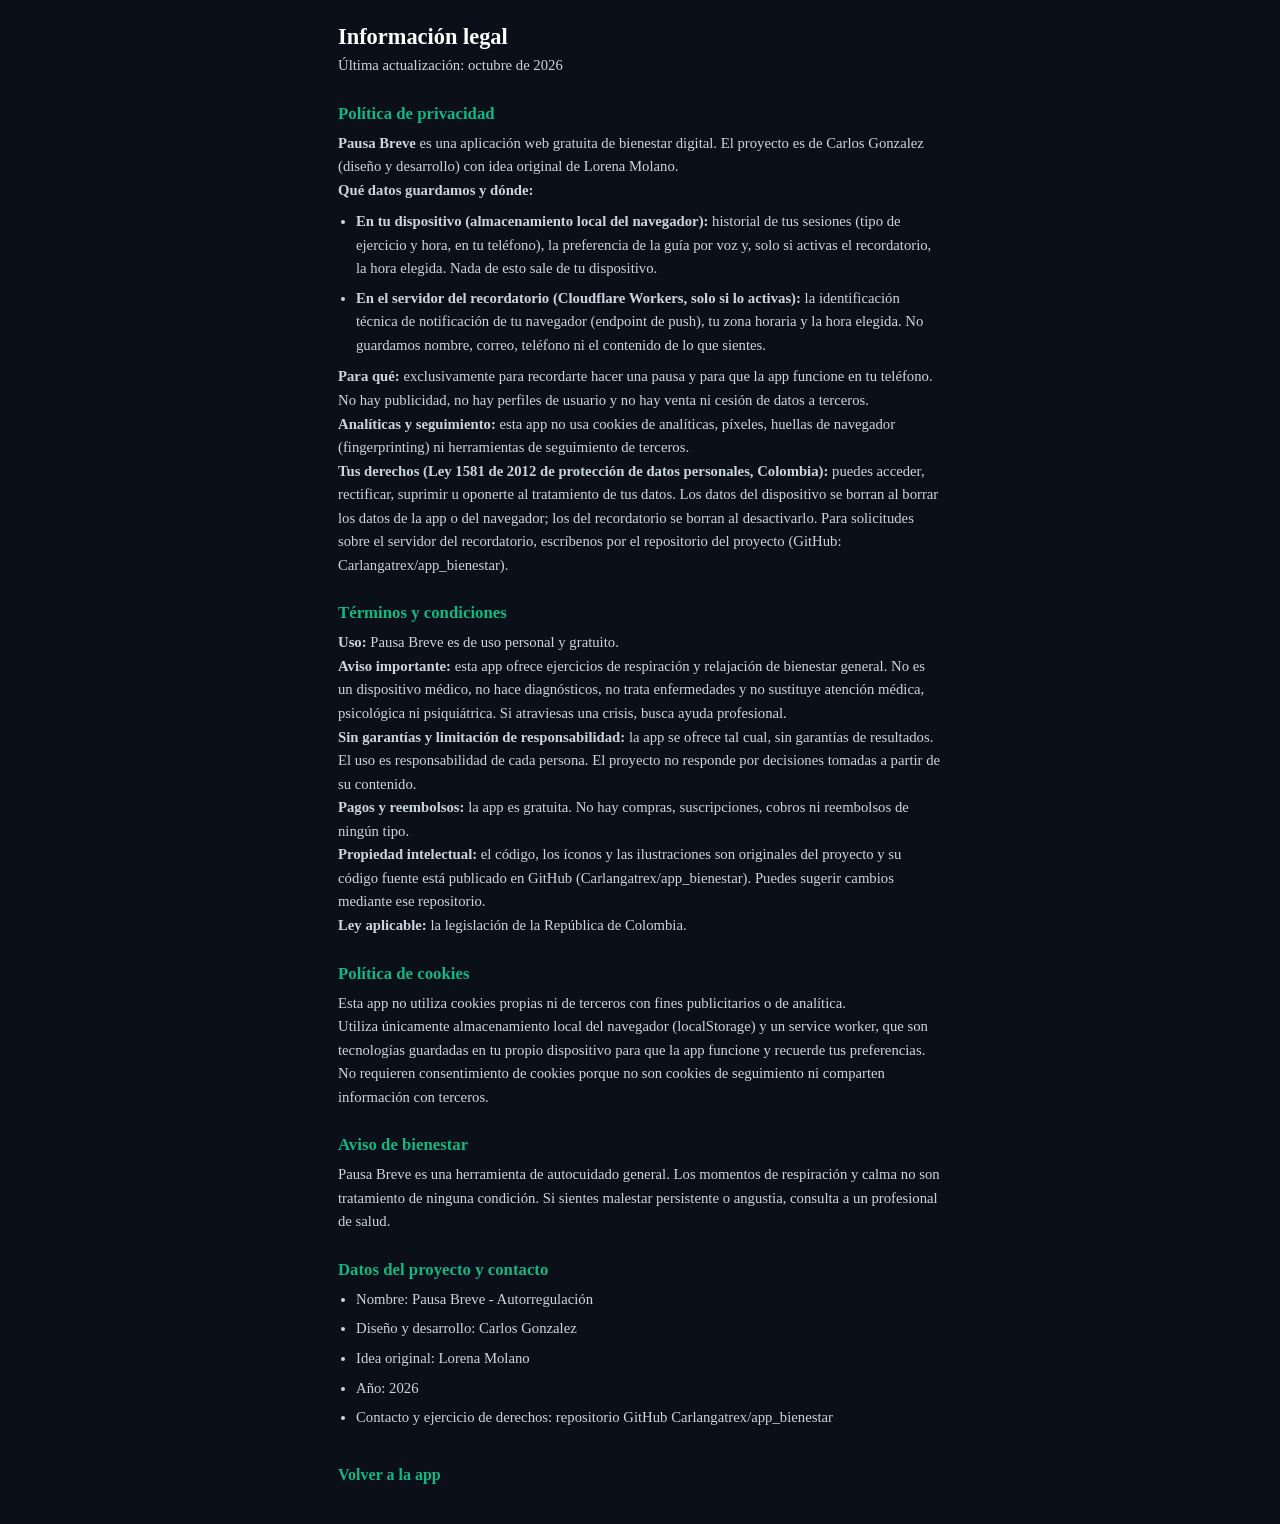
==== legal.html @ e3c53fce "feat: add legal pages privacy terms cookies medical disclaimer and accessibility fixes v27" ====
<!DOCTYPE html>
<html lang="es">
<head>
    <meta charset="UTF-8">
    <meta name="viewport" content="width=device-width, initial-scale=1.0, maximum-scale=1.0, user-scalable=no">
    <title>Legal - Pausa Breve</title>
    <link rel="icon" type="image/x-icon" href="./favicon.ico">
    <link rel="icon" type="image/svg+xml" href="./icon.svg">
    <link rel="icon" type="image/png" sizes="192x192" href="./icon-192.png">
    <link rel="apple-touch-icon" href="./icon-180.png">
    <link rel="manifest" href="manifest.json">
    <meta name="theme-color" content="#090d16">
    <link rel="stylesheet" href="style.css">
</head>
<body>
<main class="legal-page">
    <h1>Información legal</h1>
    <p class="legal-actualizado">Última actualización: octubre de 2026</p>

    <h2 id="privacidad">Política de privacidad</h2>
    <p><strong>Pausa Breve</strong> es una aplicación web gratuita de bienestar digital. El proyecto es de Carlos Gonzalez (diseño y desarrollo) con idea original de Lorena Molano.</p>
    <p><strong>Qué datos guardamos y dónde:</strong></p>
    <ul>
        <li><strong>En tu dispositivo (almacenamiento local del navegador):</strong> historial de tus sesiones (tipo de ejercicio y hora, en tu teléfono), la preferencia de la guía por voz y, solo si activas el recordatorio, la hora elegida. Nada de esto sale de tu dispositivo.</li>
        <li><strong>En el servidor del recordatorio (Cloudflare Workers, solo si lo activas):</strong> la identificación técnica de notificación de tu navegador (endpoint de push), tu zona horaria y la hora elegida. No guardamos nombre, correo, teléfono ni el contenido de lo que sientes.</li>
    </ul>
    <p><strong>Para qué:</strong> exclusivamente para recordarte hacer una pausa y para que la app funcione en tu teléfono. No hay publicidad, no hay perfiles de usuario y no hay venta ni cesión de datos a terceros.</p>
    <p><strong>Analíticas y seguimiento:</strong> esta app no usa cookies de analíticas, píxeles, huellas de navegador (fingerprinting) ni herramientas de seguimiento de terceros.</p>
    <p><strong>Tus derechos (Ley 1581 de 2012 de protección de datos personales, Colombia):</strong> puedes acceder, rectificar, suprimir u oponerte al tratamiento de tus datos. Los datos del dispositivo se borran al borrar los datos de la app o del navegador; los del recordatorio se borran al desactivarlo. Para solicitudes sobre el servidor del recordatorio, escríbenos por el repositorio del proyecto (GitHub: Carlangatrex/app_bienestar).</p>

    <h2 id="terminos">Términos y condiciones</h2>
    <p><strong>Uso:</strong> Pausa Breve es de uso personal y gratuito.</p>
    <p><strong>Aviso importante:</strong> esta app ofrece ejercicios de respiración y relajación de bienestar general. No es un dispositivo médico, no hace diagnósticos, no trata enfermedades y no sustituye atención médica, psicológica ni psiquiátrica. Si atraviesas una crisis, busca ayuda profesional.</p>
    <p><strong>Sin garantías y limitación de responsabilidad:</strong> la app se ofrece tal cual, sin garantías de resultados. El uso es responsabilidad de cada persona. El proyecto no responde por decisiones tomadas a partir de su contenido.</p>
    <p><strong>Pagos y reembolsos:</strong> la app es gratuita. No hay compras, suscripciones, cobros ni reembolsos de ningún tipo.</p>
    <p><strong>Propiedad intelectual:</strong> el código, los íconos y las ilustraciones son originales del proyecto y su código fuente está publicado en GitHub (Carlangatrex/app_bienestar). Puedes sugerir cambios mediante ese repositorio.</p>
    <p><strong>Ley aplicable:</strong> la legislación de la República de Colombia.</p>

    <h2 id="cookies">Política de cookies</h2>
    <p>Esta app no utiliza cookies propias ni de terceros con fines publicitarios o de analítica.</p>
    <p>Utiliza únicamente almacenamiento local del navegador (localStorage) y un service worker, que son tecnologías guardadas en tu propio dispositivo para que la app funcione y recuerde tus preferencias. No requieren consentimiento de cookies porque no son cookies de seguimiento ni comparten información con terceros.</p>

    <h2 id="aviso">Aviso de bienestar</h2>
    <p>Pausa Breve es una herramienta de autocuidado general. Los momentos de respiración y calma no son tratamiento de ninguna condición. Si sientes malestar persistente o angustia, consulta a un profesional de salud.</p>

    <h2 id="contacto">Datos del proyecto y contacto</h2>
    <ul>
        <li>Nombre: Pausa Breve - Autorregulación</li>
        <li>Diseño y desarrollo: Carlos Gonzalez</li>
        <li>Idea original: Lorena Molano</li>
        <li>Año: 2026</li>
        <li>Contacto y ejercicio de derechos: repositorio GitHub Carlangatrex/app_bienestar</li>
    </ul>

    <a class="legal-volver" href="./index.html">Volver a la app</a>
</main>
</body>
</html>
---- style.css ----
:root {
            --bg-color: #090d16;
            --card-bg: #0f172a;
            --primary: #10b981;
            --primary-hover: #0a9a71;
            --accent-green: #10b981;
            --text-main: #ffffff;
            --text-sub: #94a3b8;
            --border-color: #1e293b;
            --font-family: -apple-system, BlinkMacSystemFont, "Segoe UI", Roboto, Helvetica, Arial, sans-serif;
        }

        * {
            box-sizing: border-box;
            margin: 0;
            padding: 0;
            user-select: none;
            -webkit-user-select: none;
        }

        html, body {
            height: 100%;
        }

        body {
            background-color: #0b0f19;
        }

        .app-container {
            position: relative;
            width: 90%;
            max-width: 400px;
            min-height: 100vh;
            min-height: 100dvh;
            margin: 0 auto;
            box-sizing: border-box;
            padding-top: calc(env(safe-area-inset-top, 0px) + 24px);
            padding-left: 16px;
            padding-right: 16px;
            padding-bottom: 24px;
            display: flex;
            flex-direction: column;
            justify-content: safe center;
            overflow-y: auto;
            align-items: center;
        }

        #audioBtn {
            position: absolute;
            top: 16px;
            right: 16px;
            width: 44px;
            height: 44px;
            border: none;
            border-radius: 50%;
            background: rgba(16, 185, 129, 0.2);
            color: #10b981;
            font-size: 20px;
            cursor: pointer;
            z-index: 10;
        }

        header {
            text-align: center;
            padding-top: 6px;
            flex-shrink: 0;
        }

        header h1 {
            font-size: 1.25rem;
            font-weight: 600;
            color: var(--text-sub);
            letter-spacing: 0.5px;
        }

        .screen {
            display: none;
            flex-direction: column;
            align-items: center;
            gap: 16px;
            width: 100%;
            animation: fadeIn 0.3s ease-in-out; -webkit-animation: fadeIn 0.3s ease-in-out;
        }

        .screen.active {
            display: flex;
        }

        @keyframes fadeIn {
            from { opacity: 0; transform: translateY(6px); -webkit-transform: translateY(6px); }
            to { opacity: 1; transform: translateY(0); -webkit-transform: translateY(0); }
        }

        /* Screen 1: Home / Entry points */
        .home-title {
            text-align: center;
            margin-top: 24px;
        }

        .home-title h2 {
            font-size: 1.6rem;
            font-weight: 700;
            margin-bottom: 8px;
            color: #ffffff;
        }

        .home-title p {
            font-size: 0.95rem;
            color: var(--text-sub);
        }

        .historial-home {
            margin-top: 8px;
            font-weight: 600;
            color: var(--accent-green);
        }

        .recordatorio-card {
            margin-top: 16px;
            padding: 14px 16px;
            background-color: var(--card-bg);
            border: 1px solid var(--border-color);
            border-radius: 18px;
            text-align: left;
            width: 100%;
        }

        .recordatorio-title {
            font-size: 0.95rem;
            font-weight: 700;
            color: #ffffff;
            margin-bottom: 2px;
        }

        .recordatorio-sub {
            font-size: 0.85rem;
            color: var(--text-sub);
            margin-bottom: 10px;
        }

        .recordatorio-row {
            display: flex;
            gap: 10px;
            align-items: center;
        }

        .recordatorio-row input[type="time"] {
            flex: 1;
            min-width: 0;
            background-color: #131c2e;
            border: 1px solid var(--border-color);
            border-radius: 12px;
            color: var(--text-main);
            font-family: var(--font-family);
            font-size: 1rem;
            font-weight: 600;
            padding: 12px 10px;
            min-height: 48px;
        }

        .recordatorio-btn {
            background-color: var(--primary);
            border: none;
            border-radius: 12px;
            color: #041016;
            font-family: var(--font-family);
            font-size: 0.95rem;
            font-weight: 700;
            padding: 12px 18px;
            min-height: 48px;
            cursor: pointer;
            transition: all 0.15s ease;
            white-space: nowrap;
        }

        .recordatorio-btn:active {
            transform: scale(0.98); -webkit-transform: scale(0.98);
        }

        .recordatorio-btn.recordatorio-on {
            background-color: transparent;
            border: 1px solid var(--border-color);
            color: var(--text-sub);
        }

        .recordatorio-btn:disabled {
            opacity: 0.5;
            cursor: not-allowed;
        }

        .recordatorio-estado {
            margin-top: 8px;
            font-size: 0.8rem;
            color: var(--text-sub);
        }

        .symptom-grid.grid-destello {
            animation: gridDestello 1.6s ease;
        }

        @keyframes gridDestello {
            0%   { filter: brightness(1); }
            25%  { filter: brightness(1.35); }
            100% { filter: brightness(1); }
        }

        .footer-legal {
            margin-top: 14px;
            display: flex;
            flex-wrap: wrap;
            justify-content: center;
            gap: 14px;
            font-size: 0.78rem;
        }

        .footer-legal a {
            color: var(--text-sub);
            text-decoration: none;
        }

        .footer-legal a:hover,
        .footer-legal a:focus-visible {
            color: var(--accent-green);
        }

        .legal-page {
            max-width: 640px;
            margin: 0 auto;
            padding: 24px 18px 40px;
        }

        .legal-page h1 {
            font-size: 1.4rem;
            color: #ffffff;
            margin-bottom: 4px;
        }

        .legal-page h2 {
            font-size: 1.05rem;
            color: var(--accent-green);
            margin: 26px 0 8px;
            scroll-margin-top: 16px;
        }

        .legal-page p,
        .legal-page li {
            font-size: 0.92rem;
            line-height: 1.6;
            color: #cbd5e1;
        }

        .legal-page ul {
            padding-left: 18px;
            margin: 8px 0;
        }

        .legal-page li {
            margin-bottom: 6px;
        }

        .legal-actualizado {
            font-size: 0.8rem;
            color: var(--text-sub);
            margin-bottom: 8px;
        }

        .legal-volver {
            display: inline-block;
            margin-top: 28px;
            color: var(--accent-green);
            font-weight: 600;
            text-decoration: none;
        }

        .symptom-grid {
            display: flex;
            flex-direction: column;
            gap: 12px;
            width: 100%;
            max-width: 400px;
        }

        .symptom-btn {
            background-color: #131c2e;
            border: 1px solid var(--border-color);
            border-radius: 16px;
            padding: 18px 16px;
            color: var(--text-main);
            font-size: 1.1rem;
            font-weight: 600;
            text-align: left;
            display: flex;
            align-items: center;
            gap: 14px;
            cursor: pointer;
            transition: all 0.15s ease;
            box-shadow: 0 4px 6px -1px rgba(0, 0, 0, 0.2);
            min-height: 64px;
            width: 100%;
        }

        .symptom-btn:active {
            transform: scale(0.98); -webkit-transform: scale(0.98);
            background-color: #334155;
            border-color: var(--primary);
        }

        .symptom-btn .icon {
            width: 46px;
            height: 46px;
            flex-shrink: 0;
            border-radius: 14px;
            display: flex;
            align-items: center;
            justify-content: center;
        }

        .symptom-btn .icon svg {
            width: 24px;
            height: 24px;
        }

        .symptom-btn[data-accent="pecho"] .icon { color: #10b981; background: rgba(16, 185, 129, 0.1); }
        .symptom-btn[data-accent="rabia"] .icon { color: #10b981; background: rgba(16, 185, 129, 0.1); }
        .symptom-btn[data-accent="exhausted"] .icon { color: #10b981; background: rgba(16, 185, 129, 0.1); }
        .symptom-btn[data-accent="nudo"] .icon { color: #10b981; background: rgba(16, 185, 129, 0.1); }

        /* Screen 2: Exercise & Timer */
        .exercise-container {
            width: 100%;
            max-width: 400px;
            display: flex;
            flex-direction: column;
            align-items: center;
            gap: 24px;
        }

        .instruction-box {
            background-color: var(--card-bg);
            border: 1px solid var(--border-color);
            border-radius: 20px;
            padding: 24px 20px;
            width: 100%;
            text-align: center;
            box-shadow: 0 10px 15px -3px rgba(0, 0, 0, 0.3);
        }

        /* Durante la ejecución: solo queda el título del ejercicio */
        .instruction-box.running {
            padding: 12px 16px;
        }

        .instruction-box.running .instruction-text {
            display: none;
        }

        .instruction-box.running .exercise-tag {
            margin-bottom: 0;
        }

        .exercise-tag {
            font-size: 0.85rem;
            text-transform: uppercase;
            letter-spacing: 1px;
            color: var(--primary);
            font-weight: 700;
            margin-bottom: 12px;
            display: block;
        }

        .instruction-text {
            font-size: 1.25rem;
            line-height: 1.5;
            font-weight: 500;
            color: #ffffff;
        }

        .timer-display {
            position: relative;
            display: flex;
            flex-direction: column;
            align-items: center;
            gap: 10px;
        }

        /* ===== Figuras de ejercicio (SVG inyectado dinámicamente por app.js) ===== */
        .figura-svg {
            width: 200px;
            height: 200px;
            max-width: 225px;
            cursor: pointer;
            user-select: none;
            -webkit-user-select: none;
            -webkit-tap-highlight-color: transparent;
        }

        /* Retroalimentación táctil inmediata al tocar la figura */
        .figura-svg:active {
            transform: scale(0.98); -webkit-transform: scale(0.98);
        }

        .svg-hint {
            font-size: 1.05rem;
            font-weight: 600;
            color: var(--text-sub);
            text-align: center;
            margin: 0;
        }

        .figura-svg svg {
            width: 100%;
            height: 100%;
            display: block;
            overflow: hidden;
        }

        /* ===== Endurecimiento móvil (iOS/Android): capas compuestas + trazos estables ===== */
        .figura-svg,
        .figura-svg svg {
            will-change: transform;
            transform: translateZ(0); -webkit-transform: translateZ(0);
            touch-action: manipulation;
            -webkit-tap-highlight-color: transparent;
        }

        .figura-svg svg path,
        .figura-svg svg circle,
        .figura-svg svg ellipse,
        .figura-svg svg line,
        .figura-svg svg polyline,
        .figura-svg svg polygon {
            vector-effect: non-scaling-stroke;
        }

        .anatomy-breath,
        .lungs,
        .energy-core,
        .pulse-wave,
        .rabia-ciclo,
        .rb-vibra,
        .rb-orb,
        .onda,
        .ground-core,
        .nd-calor,
        .nd-corazon,
        .nd-pulso {
            will-change: transform, opacity, stroke-dashoffset;
            transform: translateZ(0); -webkit-transform: translateZ(0);
        }

        .symptom-btn,
        .btn-main,
        .btn-subtle,
        .nav-btn-secondary {
            touch-action: manipulation;
        }

        .anatomy-head ellipse {
            fill: rgba(34, 211, 238, 0.07);
            stroke: #22d3ee;
            stroke-width: 3;
        }

        .anatomy-head path {
            fill: none;
            stroke: #22d3ee;
            stroke-width: 3;
            stroke-linecap: round;
        }

        .anatomy-head {
            filter: drop-shadow(0 0 6px rgba(34, 211, 238, 0.55));
        }

        .torso {
            fill: rgba(167, 139, 250, 0.05);
            stroke: #a78bfa;
            stroke-width: 3;
            stroke-linejoin: round;
        }

        .anatomy-breath {
            transform-box: fill-box;
            transform-origin: 50% 50%; -webkit-transform-origin: 50% 50%;
            animation: inhaleExhale 16s ease-in-out infinite; -webkit-animation: inhaleExhale 16s ease-in-out infinite;
            filter: drop-shadow(0 0 8px rgba(139, 92, 246, 0.55));
        }

        .lungs {
            transform-box: fill-box;
            transform-origin: 50% 50%; -webkit-transform-origin: 50% 50%;
            animation: lungPulse 16s ease-in-out infinite; -webkit-animation: lungPulse 16s ease-in-out infinite;
        }

        .lung {
            fill: url(#lungGrad);
            stroke: #22d3ee;
            stroke-width: 2.5;
            stroke-linejoin: round;
        }

        .airway {
            fill: none;
            stroke: #67e8f9;
            stroke-width: 2.5;
            stroke-linecap: round;
        }

        .energy-core {
            fill: url(#coreGrad);
            transform-box: fill-box;
            transform-origin: 50% 50%; -webkit-transform-origin: 50% 50%;
            animation: corePulse 16s ease-in-out infinite; -webkit-animation: corePulse 16s ease-in-out infinite;
        }

        .pulse-wave {
            transform-box: fill-box;
            transform-origin: 50% 50%; -webkit-transform-origin: 50% 50%;
            animation: waveFlow 2.4s linear infinite; -webkit-animation: waveFlow 2.4s linear infinite;
        }

        .pulse-wave path {
            fill: none;
            stroke: #34d399;
            stroke-width: 2.5;
            stroke-linecap: round;
            filter: drop-shadow(0 0 5px rgba(16, 185, 129, 0.9));
        }

        /* Pausadas por defecto; solo corren con la clase .animating en .timer-display */
        .timer-display svg * {
            animation-play-state: paused; -webkit-animation-play-state: paused;
        }

        .timer-display.animating svg * {
            animation-play-state: running; -webkit-animation-play-state: running;
        }

        /* Inhalación: 4s se expande + glow verde/cian. Exhalación: 4s se contrae + glow violeta/azul. */
        @keyframes inhaleExhale {
            0%   { transform: scale(1); -webkit-transform: scale(1);    filter: drop-shadow(0 0 8px rgba(139, 92, 246, 0.55)); }
            56%  { transform: scale(1.07); -webkit-transform: scale(1.07); filter: drop-shadow(0 0 26px rgba(16, 185, 129, 0.95)); }
            100% { transform: scale(1); -webkit-transform: scale(1);    filter: drop-shadow(0 0 8px rgba(139, 92, 246, 0.55)); }
        }

        @keyframes lungPulse {
            0%, 100% { transform: scale(1); -webkit-transform: scale(1); }
            56%      { transform: scale(1.1); -webkit-transform: scale(1.1); }
        }

        @keyframes corePulse {
            0%, 100% { transform: scale(0.85); -webkit-transform: scale(0.85); opacity: 0.7; }
            56%      { transform: scale(1.3); -webkit-transform: scale(1.3);  opacity: 1; }
        }

        @keyframes waveFlow {
            from { transform: translateX(0); -webkit-transform: translateX(0); }
            to   { transform: translateX(-40px); -webkit-transform: translateX(-40px); }
        }

        /* ===== Figura rabia: resplandor + vibración (ciclo 10s) ===== */
        .rb-head {
            fill: rgba(34, 211, 238, 0.07);
            stroke: #22d3ee;
            stroke-width: 3;
        }

        .rb-neck {
            fill: none;
            stroke: #22d3ee;
            stroke-width: 3;
            stroke-linecap: round;
        }

        .rb-torso {
            fill: rgba(167, 139, 250, 0.05);
            stroke: #a78bfa;
            stroke-width: 3;
            stroke-linejoin: round;
        }

        .rabia-ciclo {
            transform-box: fill-box;
            transform-origin: 50% 50%; -webkit-transform-origin: 50% 50%;
            animation: rabiaCiclo 10s ease-in-out infinite; -webkit-animation: rabiaCiclo 10s ease-in-out infinite;
            filter: drop-shadow(0 0 10px rgba(56, 189, 248, 0.8));
        }

        .rb-vibra {
            transform-box: fill-box;
            transform-origin: 50% 50%; -webkit-transform-origin: 50% 50%;
            animation: vibra 0.26s linear infinite; -webkit-animation: vibra 0.26s linear infinite;
        }

        .rb-orb {
            fill: url(#orbGrad);
            stroke: #38bdf8;
            stroke-width: 2;
            transform-box: fill-box;
            transform-origin: 50% 50%; -webkit-transform-origin: 50% 50%;
            animation: rabiaOrb 10s ease-in-out infinite; -webkit-animation: rabiaOrb 10s ease-in-out infinite;
        }

        .rb-lineas {
            fill: none;
            stroke: #fb923c;
            stroke-width: 2.5;
            stroke-linecap: round;
            opacity: 0.8;
        }

        @keyframes rabiaCiclo {
            0%   { transform: scale(1); -webkit-transform: scale(1);    filter: drop-shadow(0 0 10px rgba(56, 189, 248, 0.8)); }
            50%  { transform: scale(1.07); -webkit-transform: scale(1.07); filter: drop-shadow(0 0 30px rgba(251, 146, 60, 0.95)); }
            100% { transform: scale(1); -webkit-transform: scale(1);    filter: drop-shadow(0 0 10px rgba(56, 189, 248, 0.8)); }
        }

        @keyframes rabiaOrb {
            0%   { stroke: #38bdf8; opacity: 0.8; }
            50%  { stroke: #fb923c; opacity: 1; }
            100% { stroke: #38bdf8; opacity: 0.8; }
        }

        @keyframes vibra {
            0%   { transform: translate(0, 0); -webkit-transform: translate(0, 0); }
            25%  { transform: translate(1.5px, -1.5px); -webkit-transform: translate(1.5px, -1.5px); }
            50%  { transform: translate(-1.5px, 1px); -webkit-transform: translate(-1.5px, 1px); }
            75%  { transform: translate(1px, 1.5px); -webkit-transform: translate(1px, 1.5px); }
            100% { transform: translate(0, 0); -webkit-transform: translate(0, 0); }
        }

        /* ===== Figura agotado: anclaje sensorial con ondas concéntricas ===== */
        .onda {
            fill: none;
            stroke-width: 3;
            transform-box: fill-box;
            transform-origin: 50% 50%; -webkit-transform-origin: 50% 50%;
            animation: ondaExpand 6s ease-out infinite; -webkit-animation: ondaExpand 6s ease-out infinite;
            opacity: 0;
        }

        .o1 { stroke: #22d3ee; animation-delay: 0s; }
        .o2 { stroke: #60a5fa; animation-delay: 2s; }
        .o3 { stroke: #34d399; animation-delay: 4s; }

        .ground-core {
            transform-box: fill-box;
            transform-origin: 50% 50%; -webkit-transform-origin: 50% 50%;
            animation: calmaPulso 6s ease-in-out infinite; -webkit-animation: calmaPulso 6s ease-in-out infinite;
        }

        .ground-core ellipse {
            fill: rgba(34, 211, 238, 0.08);
            stroke: #22d3ee;
            stroke-width: 3;
        }

        .ground-core path {
            fill: rgba(96, 165, 250, 0.06);
            stroke: #60a5fa;
            stroke-width: 3;
            stroke-linejoin: round;
        }

        .ground-punto {
            fill: rgba(52, 211, 153, 0.8);
        }

        @keyframes ondaExpand {
            0%   { transform: scale(0.5); -webkit-transform: scale(0.5); opacity: 0.9; }
            100% { transform: scale(3.4); -webkit-transform: scale(3.4); opacity: 0; }
        }

        @keyframes calmaPulso {
            0%, 100% { opacity: 0.8; }
            50%      { opacity: 1; }
        }

        /* ===== Figura nudo: corazón/pulso cian-cálido ===== */
        .nd-head {
            fill: rgba(34, 211, 238, 0.07);
            stroke: #22d3ee;
            stroke-width: 3;
        }

        .nd-neck {
            fill: none;
            stroke: #22d3ee;
            stroke-width: 3;
            stroke-linecap: round;
        }

        .nd-torso {
            fill: rgba(251, 191, 36, 0.04);
            stroke: #a78bfa;
            stroke-width: 3;
            stroke-linejoin: round;
        }

        .nd-calor {
            fill: url(#calorGrad);
            transform-box: fill-box;
            transform-origin: 50% 50%; -webkit-transform-origin: 50% 50%;
            animation: calorBrillo 4s ease-in-out infinite; -webkit-animation: calorBrillo 4s ease-in-out infinite;
        }

        .nd-corazon {
            fill: url(#corGrad);
            stroke: #67e8f9;
            stroke-width: 2.5;
            stroke-linejoin: round;
            transform-box: fill-box;
            transform-origin: 50% 50%; -webkit-transform-origin: 50% 50%;
            animation: latido 4s ease-in-out infinite; -webkit-animation: latido 4s ease-in-out infinite;
            filter: drop-shadow(0 0 10px rgba(103, 232, 249, 0.7));
        }

        .nd-pulso {
            fill: none;
            stroke: #fbbf24;
            stroke-width: 2.5;
            stroke-linecap: round;
            transform-box: fill-box;
            transform-origin: 50% 50%; -webkit-transform-origin: 50% 50%;
            filter: drop-shadow(0 0 5px rgba(251, 191, 36, 0.8));
            animation: waveFlow 2.4s linear infinite; -webkit-animation: waveFlow 2.4s linear infinite;
        }

        @keyframes latido {
            0%, 100% { transform: scale(1); -webkit-transform: scale(1); }
            12%      { transform: scale(1.12); -webkit-transform: scale(1.12); }
            24%      { transform: scale(1); -webkit-transform: scale(1); }
            36%      { transform: scale(1.08); -webkit-transform: scale(1.08); }
            50%      { transform: scale(1); -webkit-transform: scale(1); }
        }

        @keyframes calorBrillo {
            0%, 100% { transform: scale(0.9); -webkit-transform: scale(0.9); opacity: 0.7; }
            50%      { transform: scale(1.25); -webkit-transform: scale(1.25); opacity: 1; }
        }

        .timer-text {
            font-size: 1.5rem;
            font-weight: 700;
            color: #ffffff;
            font-variant-numeric: tabular-nums;
            letter-spacing: 2px;
        }

        /* Guía de respiración en tiempo real (fade 300ms entre fases) */
        .guia-respiracion {
            width: 100%;
            min-height: 1.5em;
            text-align: center;
            font-size: 1.4rem;
            font-weight: bold;
            line-height: 1.3;
            color: var(--text-sub);
            opacity: 0;
            transition: opacity 0.3s ease, color 0.3s ease;
        }

        .guia-respiracion.visible {
            opacity: 1;
        }

        .guia-respiracion.f-verde   { color: #34d399; }
        .guia-respiracion.f-cian    { color: #22d3ee; }
        .guia-respiracion.f-violeta { color: #a78bfa; }
        .guia-respiracion.f-azul    { color: #60a5fa; }
        .guia-respiracion.f-rojo    { color: #fb923c; }
        .guia-respiracion.f-calido  { color: #fbbf24; }

        .action-btn-group {
            position: relative;
            z-index: 10;
            width: 100%;
            max-width: 400px;
            display: flex;
            flex-direction: column;
            gap: 12px;
        }

        .btn-main {
            background-color: var(--accent-green);
            color: #ffffff;
            border: none;
            border-radius: 16px;
            padding: 14px 24px;
            min-height: 48px;
            font-size: 1.2rem;
            font-weight: 700;
            cursor: pointer;
            width: 100%;
            text-align: center;
            transition: all 0.15s ease;
            box-shadow: 0 4px 12px rgba(16, 185, 129, 0.3);
            display: flex;
            align-items: center;
            justify-content: center;
            gap: 10px;
        }

        .btn-main .btn-icon {
            display: inline-flex;
            align-items: center;
            justify-content: center;
        }

        .btn-main .btn-icon svg {
            width: 22px;
            height: 22px;
        }

        .btn-main:active {
            transform: scale(0.98); -webkit-transform: scale(0.98);
            filter: brightness(0.9);
        }

        .btn-subtle {
            background: transparent;
            color: var(--text-sub);
            border: 1px solid transparent;
            border-radius: 16px;
            padding: 12px;
            font-size: 1rem;
            font-weight: 600;
            cursor: pointer;
            width: 100%;
            text-align: center;
        }

        .btn-subtle:active {
            color: var(--text-main);
        }

        .btn-main, .nav-btn-secondary {
            min-height: 56px;
        }

        @media (max-width: 480px) {
            h1 { font-size: 1.25rem; margin-top: 8px; }
            h2 { font-size: 1.35rem; margin-bottom: 4px; }
            .subtitulo { font-size: 0.9rem; margin-bottom: 20px; }
            header { padding-top: 4px; }
            .home-title { margin-top: 24px; }
            .home-title h2 { font-size: 1.35rem; margin-bottom: 4px; }
            .home-title p { font-size: 0.9rem; }
            .symptom-btn { font-size: 1rem; padding: 14px 16px; min-height: 58px; gap: 12px; }
            .symptom-btn .icon { width: 40px; height: 40px; border-radius: 12px; }
            .symptom-btn .icon svg { width: 21px; height: 21px; }
            .symptom-grid { gap: 10px; margin-bottom: 2px; }
            .recordatorio-card { margin-top: 12px; padding: 12px 14px; }
            .recordatorio-row input[type="time"] { font-size: 0.95rem; min-height: 44px; }
            .recordatorio-btn { font-size: 0.9rem; min-height: 44px; padding: 10px 16px; }
            .instruction-box { padding: 16px 16px; }
            .instruction-text { font-size: 1.1rem; }
            .exercise-container { gap: 16px; }
            .timer-text { font-size: 1.35rem; }
            .closing-card { padding: 22px 18px; }
            .closing-message { font-size: 1.1rem; }
            .closing-icon { width: 64px; height: 64px; border-radius: 20px; }
            .closing-icon svg { width: 32px; height: 32px; }
            .btn-main, .nav-btn-secondary { font-size: 1rem; padding: 14px 24px; min-height: 52px; }
            .action-btn-group { gap: 10px; }
        }

        @media (max-width: 360px) {
            .symptom-btn { font-size: 0.95rem; gap: 10px; min-height: 54px; }
            .symptom-btn .icon { width: 36px; height: 36px; }
            .instruction-text { font-size: 1.05rem; }
            .figura-svg { width: 175px; height: 175px; }
            .timer-text { font-size: 1.25rem; }
        }

        @media (max-height: 700px) {
            .home-title { margin-top: 16px; }
            .symptom-btn { min-height: 52px; padding: 10px 14px; }
            .symptom-grid { gap: 8px; }
            .instruction-box { padding: 12px 16px; }
            .exercise-container { gap: 10px; }
            .figura-svg { width: 175px; height: 175px; }
            .timer-text { font-size: 1.2rem; }
            .action-btn-group { gap: 8px; }
            .btn-main, .nav-btn-secondary { min-height: 48px; padding: 14px 24px; font-size: 0.95rem; }
            .closing-icon { width: 52px; height: 52px; }
            .closing-message { font-size: 1rem; }
        }

        /* Screen 3: Spiritual Closing */
        .closing-container {
            width: 100%;
            max-width: 400px;
            display: flex;
            flex-direction: column;
            align-items: center;
            gap: 20px;
            text-align: center;
        }

        

        .closing-card {
            background-color: var(--card-bg);
            border: 1px solid var(--border-color);
            border-radius: 18px;
            padding: 24px 20px;
            width: 100%;
            box-shadow: 0 10px 15px -3px rgba(0, 0, 0, 0.3);
        }

        .closing-title {
            font-size: 0.9rem;
            text-transform: uppercase;
            letter-spacing: 1px;
            color: var(--accent-green);
            font-weight: 700;
            margin-bottom: 14px;
        }

        .closing-message {
            font-size: 1.2rem;
            line-height: 1.6;
            color: #ffffff;
            font-weight: 500;
            font-style: italic;
        }

        .session-summary {
            font-size: 0.9rem;
            color: var(--accent-green);
            font-weight: 600;
            text-align: center;
            margin-bottom: 12px;
        }

        .validation-text {
            font-size: 0.95rem;
            color: var(--text-sub);
            text-align: center;
            margin-top: 14px;
            font-style: italic;
        }

        .btn-voz[aria-pressed="true"] {
            border-color: var(--accent-green);
            color: var(--accent-green);
            box-shadow: 0 0 12px rgba(16, 185, 129, 0.25);
        }

        .nav-btn-secondary {
            background-color: var(--card-bg);
            color: var(--text-main);
            border: 1px solid var(--border-color);
            border-radius: 16px;
            padding: 16px;
            font-size: 1.05rem;
            font-weight: 600;
            cursor: pointer;
            width: 100%;
            text-align: center;
            transition: all 0.15s ease;
            display: flex;
            align-items: center;
            justify-content: center;
            gap: 10px;
        }

        .nav-btn-secondary:active {
            transform: scale(0.98); -webkit-transform: scale(0.98);
            background-color: #334155;
        }

        .btn-subtle .btn-icon,
        .nav-btn-secondary .btn-icon {
            display: inline-flex;
            align-items: center;
            justify-content: center;
        }

        .btn-subtle .btn-icon svg,
        .nav-btn-secondary .btn-icon svg {
            width: 20px;
            height: 20px;
        }

        .closing-icon {
            width: 76px;
            height: 76px;
            border-radius: 24px;
            background: rgba(16, 185, 129, 0.12);
            color: var(--accent-green);
            display: flex;
            align-items: center;
            justify-content: center;
            margin-bottom: 4px;
        }

        .closing-icon svg {
            width: 38px;
            height: 38px;
        }
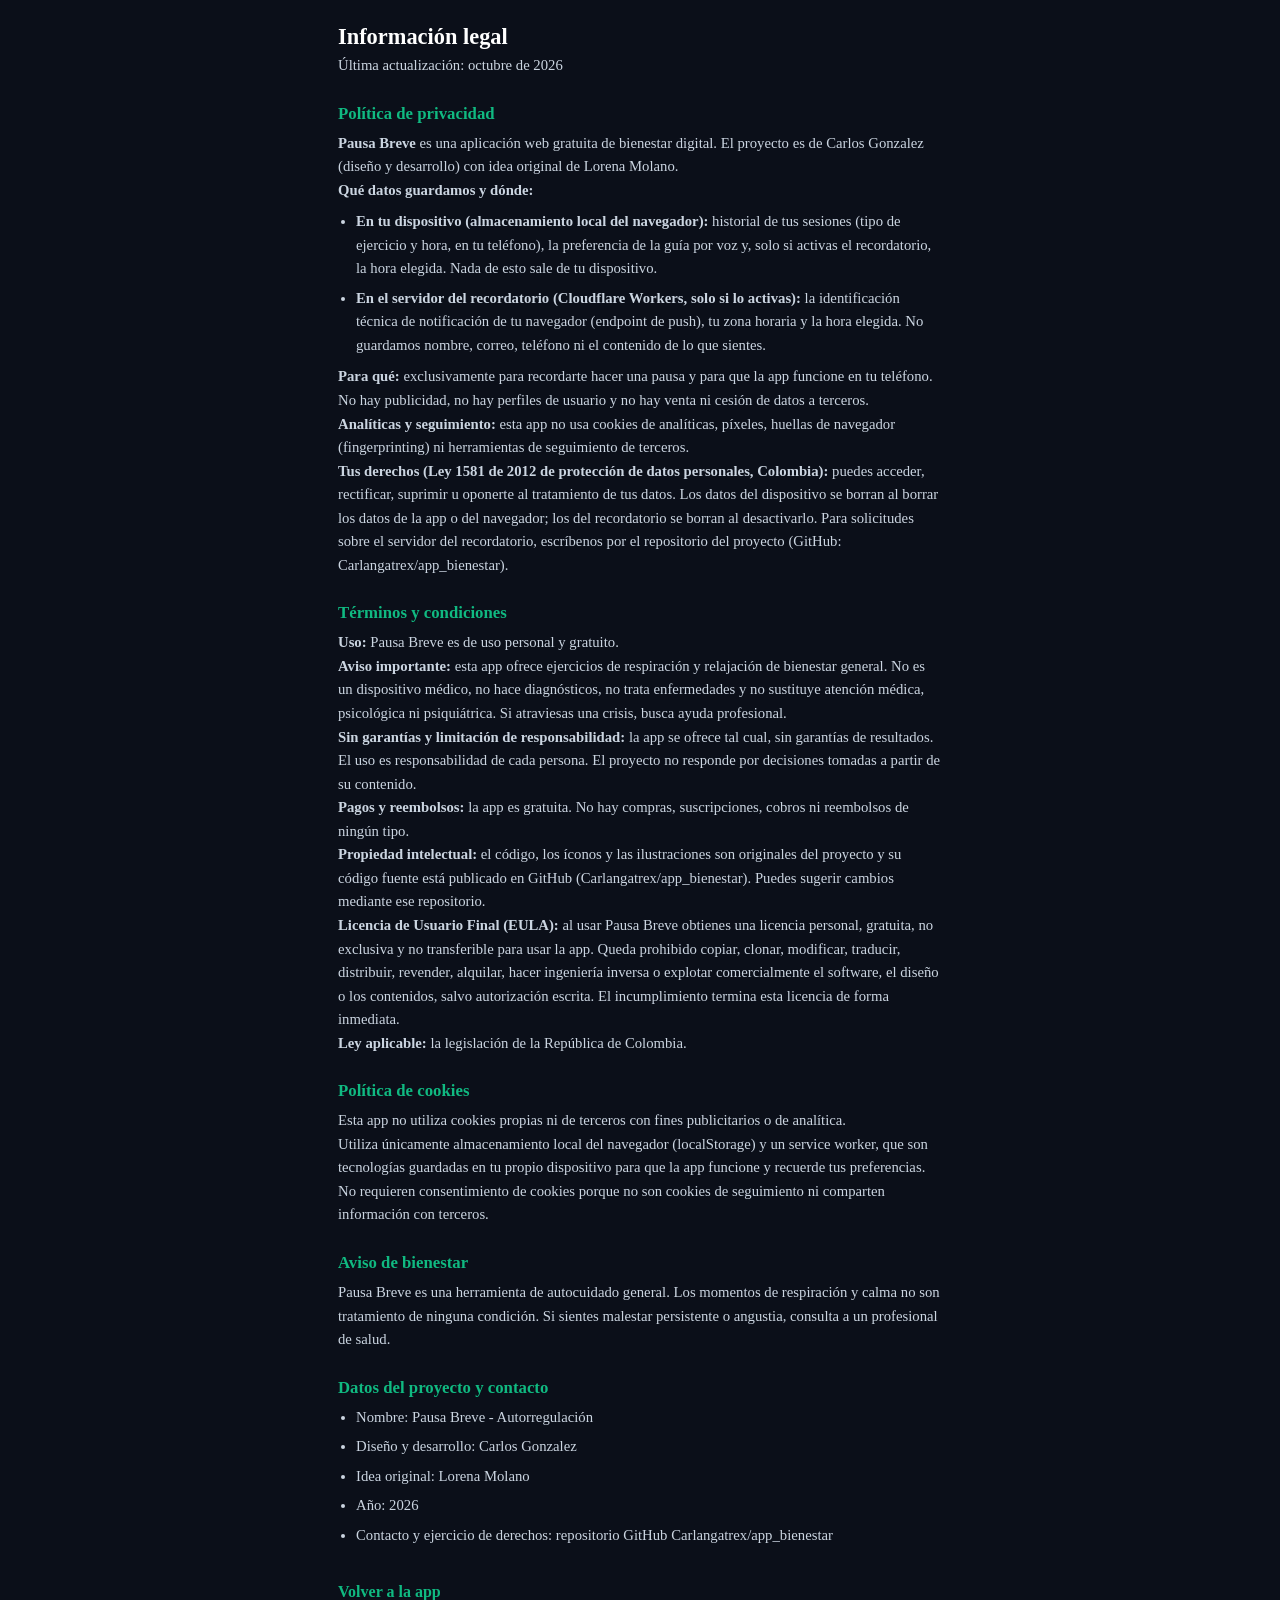
==== commit 85fff36f: "feat: add terms acceptance gate with checkbox eula clause and visible disclaimer v28" ====
--- a/legal.html
+++ b/legal.html
@@ -34,6 +34,7 @@
     <p><strong>Sin garantías y limitación de responsabilidad:</strong> la app se ofrece tal cual, sin garantías de resultados. El uso es responsabilidad de cada persona. El proyecto no responde por decisiones tomadas a partir de su contenido.</p>
     <p><strong>Pagos y reembolsos:</strong> la app es gratuita. No hay compras, suscripciones, cobros ni reembolsos de ningún tipo.</p>
     <p><strong>Propiedad intelectual:</strong> el código, los íconos y las ilustraciones son originales del proyecto y su código fuente está publicado en GitHub (Carlangatrex/app_bienestar). Puedes sugerir cambios mediante ese repositorio.</p>
+    <p><strong>Licencia de Usuario Final (EULA):</strong> al usar Pausa Breve obtienes una licencia personal, gratuita, no exclusiva y no transferible para usar la app. Queda prohibido copiar, clonar, modificar, traducir, distribuir, revender, alquilar, hacer ingeniería inversa o explotar comercialmente el software, el diseño o los contenidos, salvo autorización escrita. El incumplimiento termina esta licencia de forma inmediata.</p>
     <p><strong>Ley aplicable:</strong> la legislación de la República de Colombia.</p>
 
     <h2 id="cookies">Política de cookies</h2>
--- a/style.css
+++ b/style.css
@@ -221,6 +221,83 @@
         .footer-legal a:hover,
         .footer-legal a:focus-visible {
             color: var(--accent-green);
+        }
+
+        .disclaimer-home {
+            margin-top: 10px;
+            font-size: 0.72rem;
+            color: var(--text-sub);
+            text-align: center;
+        }
+
+        .gate-overlay {
+            position: fixed;
+            inset: 0;
+            background: rgba(9, 13, 22, 0.94);
+            display: flex;
+            align-items: center;
+            justify-content: center;
+            z-index: 100;
+            padding: 20px;
+        }
+
+        .gate-overlay[hidden] {
+            display: none;
+        }
+
+        .gate-card {
+            background: var(--card-bg);
+            border: 1px solid var(--border-color);
+            border-radius: 18px;
+            padding: 24px 20px;
+            max-width: 400px;
+            width: 100%;
+        }
+
+        .gate-titulo {
+            font-size: 1.2rem;
+            font-weight: 700;
+            color: #ffffff;
+            margin-bottom: 8px;
+        }
+
+        .gate-texto {
+            font-size: 0.92rem;
+            color: var(--text-sub);
+            line-height: 1.6;
+            margin-bottom: 14px;
+        }
+
+        .gate-texto a {
+            color: var(--accent-green);
+        }
+
+        .gate-check {
+            display: flex;
+            gap: 10px;
+            align-items: flex-start;
+            font-size: 0.9rem;
+            color: #cbd5e1;
+            margin-bottom: 16px;
+            cursor: pointer;
+            line-height: 1.4;
+        }
+
+        .gate-check input {
+            margin-top: 3px;
+            width: 18px;
+            height: 18px;
+            accent-color: var(--primary);
+            flex-shrink: 0;
+        }
+
+        #gate-aceptar {
+            width: 100%;
+        }
+
+        #gate-aceptar:disabled {
+            opacity: 0.5;
+            cursor: not-allowed;
         }
 
         .legal-page {
